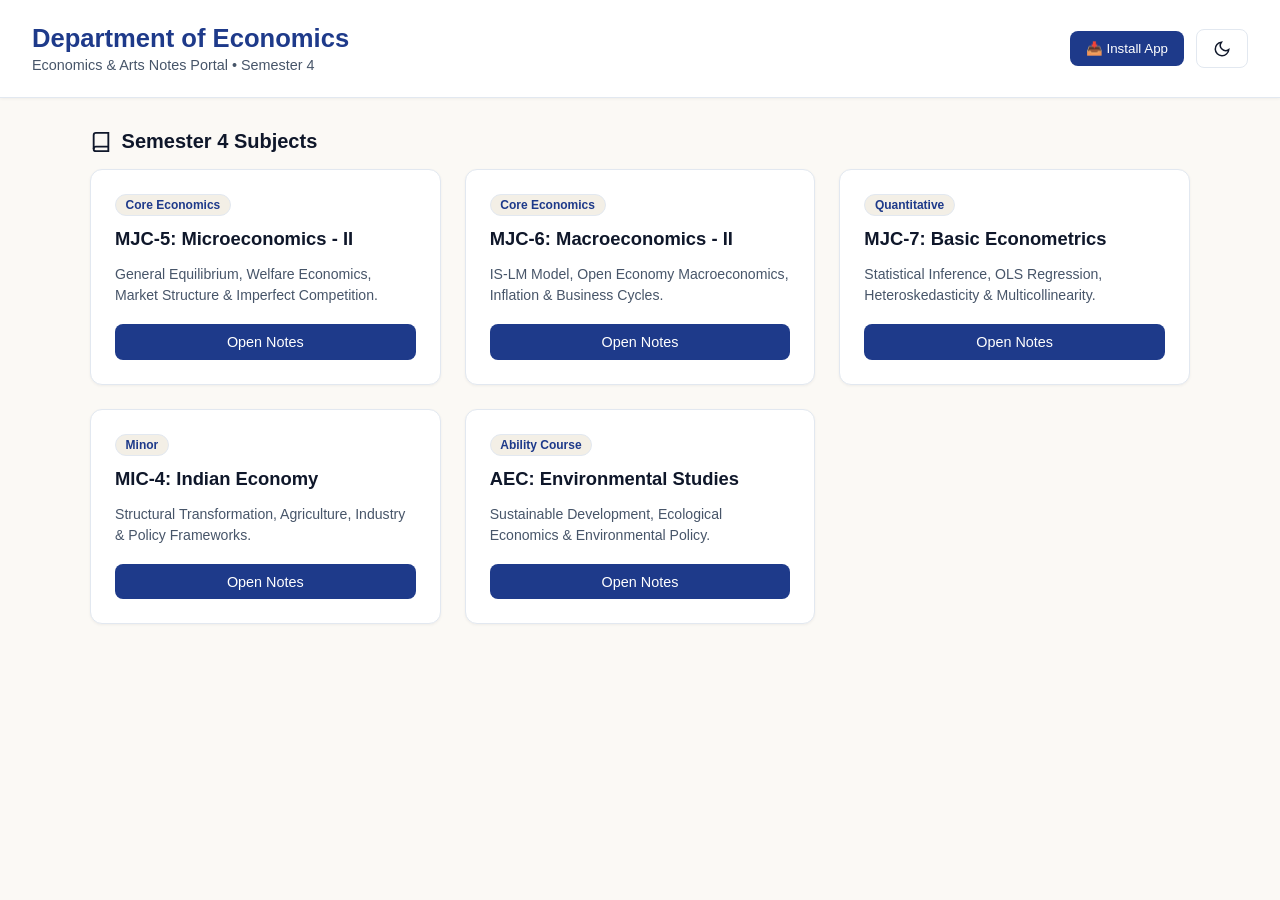
==== index.html @ 6c9bafdf "Initial commit" ====
<!DOCTYPE html>
<html lang="en">
<head>
  <meta charset="UTF-8">
  <meta name="viewport" content="width=device-width, initial-scale=1.0">
  <title>Economics & Arts Study Notes Portal</title>
  <link rel="stylesheet" href="styles.css">
  <link rel="manifest" href="manifest.json">
  <meta name="theme-color" content="#1e3a8a">
</head>
<body class="dashboard-body">

  <header class="dashboard-header">
    <div class="header-brand">
      <h1 id="app-title">Department of Economics</h1>
      <p id="app-subtitle">Semester 4 • Course Materials & Notes</p>
    </div>
    <div class="header-controls">
      <button id="install-pwa-btn" class="btn-icon-text primary">
        📥 Install App
      </button>
      <button id="theme-toggle-btn" class="btn-icon-text" title="Toggle Theme"></button>
    </div>
  </header>

  <main class="dashboard-container">

    <!-- Starred Subjects Section -->
    <section id="starred-section" style="display: none; margin-bottom: 2rem;">
      <div class="section-title">
        <svg width="22" height="22" viewBox="0 0 24 24" fill="currentColor" stroke="none" style="color:var(--accent-gold);"><polygon points="12 2 15.09 8.26 22 9.27 17 14.14 18.18 21.02 12 17.77 5.82 21.02 7 14.14 2 9.27 8.91 8.26 12 2"/></svg>
        Starred / Quick Access
      </div>
      <div class="subject-grid" id="starred-grid"></div>
    </section>

    <!-- Main Subjects -->
    <section>
      <div class="section-title">
        <svg width="22" height="22" viewBox="0 0 24 24" fill="none" stroke="currentColor" stroke-width="2"><path d="M4 19.5A2.5 2.5 0 0 1 6.5 17H20"/><path d="M6.5 2H20v20H6.5A2.5 2.5 0 0 1 4 19.5v-15A2.5 2.5 0 0 1 6.5 2z"/></svg>
        Semester 4 Subjects
      </div>
      <div class="subject-grid" id="main-subjects-grid"></div>
    </section>

  </main>

  <script src="config.js"></script>
  <script src="theme.js"></script>
  <script src="app.js"></script>
  <script>
    if ('serviceWorker' in navigator) {
      window.addEventListener('load', () => {
        navigator.serviceWorker.register('/service-worker.js').catch(err => console.error(err));
      });
    }

    document.addEventListener("DOMContentLoaded", () => {
      document.getElementById("app-title").innerText = CONFIG.appName;
      document.getElementById("app-subtitle").innerText = `${CONFIG.course} • ${CONFIG.semester}`;

      const mainGrid = document.getElementById("main-subjects-grid");
      const starredGrid = document.getElementById("starred-grid");
      const starredSection = document.getElementById("starred-section");

      const starredList = JSON.parse(localStorage.getItem("econ_starred") || "[]");

      mainGrid.innerHTML = "";
      starredGrid.innerHTML = "";
      let hasStarred = false;

      CONFIG.subjects.forEach(sub => {
        const pct = localStorage.getItem(`econ_scroll_pct_${sub.id}`) || 0;
        const roundPct = Math.round(parseFloat(pct));
        const isStarred = starredList.includes(sub.id);

        const card = document.createElement("div");
        card.className = "subject-card";
        card.innerHTML = `
          <div>
            <div class="card-top">
              <span class="card-badge">${sub.badge}</span>
            </div>
            <h3 class="card-title">${sub.title}</h3>
            <p class="card-desc">${sub.description}</p>
          </div>
          <div>
            ${roundPct > 0 ? `
              <div class="card-progress-container">
                <div class="progress-track"><div class="progress-fill" style="width:${roundPct}%"></div></div>
                <div class="progress-label"><span>Reading Progress</span><span>${roundPct}%</span></div>
              </div>` : ''}
            <div class="card-actions">
              <a href="${sub.path}" class="btn-open">Open Notes</a>
            </div>
          </div>
        `;

        mainGrid.appendChild(card);

        if (isStarred) {
          hasStarred = true;
          const starCard = card.cloneNode(true);
          starredGrid.appendChild(starCard);
        }
      });

      starredSection.style.display = hasStarred ? "block" : "none";
    });

    let deferredPrompt;
    const installBtn = document.getElementById("install-pwa-btn");
    
    window.addEventListener("beforeinstallprompt", (e) => {
      e.preventDefault();
      deferredPrompt = e;
      if(installBtn) installBtn.style.display = "inline-flex";
    });

    if(installBtn) {
      installBtn.addEventListener("click", async () => {
        if (deferredPrompt) {
          deferredPrompt.prompt();
          deferredPrompt = null;
          installBtn.style.display = "none";
        } else {
          alert("PWA Installation is ready or already installed in browser!");
        }
      });
    }
  </script>
</body>
</html>
---- styles.css ----
:root {
  --bg-primary: #fbf9f5;
  --bg-secondary: #f3efe6;
  --bg-card: #ffffff;
  --text-primary: #0f172a;
  --text-secondary: #475569;
  --text-muted: #64748b;
  --border-color: #e2e8f0;
  --accent-primary: #1e3a8a;
  --accent-green: #2d6a4f;
  --accent-gold: #b45309;
  --shadow-sm: 0 1px 3px rgba(0,0,0,0.05);
  --shadow-md: 0 4px 12px rgba(0,0,0,0.08);
  --shadow-lg: 0 10px 25px rgba(0,0,0,0.12);
  --font-family: -apple-system, BlinkMacSystemFont, "Segoe UI", Roboto, sans-serif;
}

html.dark-mode {
  --bg-primary: #121826 !important;
  --bg-secondary: #1a2234 !important;
  --bg-card: #1f293d !important;
  --text-primary: #e2e8f0 !important;
  --text-secondary: #94a3b8 !important;
  --text-muted: #64748b !important;
  --border-color: #2e3d59 !important;
  --accent-primary: #3b82f6 !important;
  --accent-green: #34d399 !important;
  --accent-gold: #fbbf24 !important;
  --shadow-sm: 0 1px 3px rgba(0,0,0,0.3);
  --shadow-md: 0 4px 12px rgba(0,0,0,0.4);
  --shadow-lg: 0 10px 25px rgba(0,0,0,0.6);
}

/* Dark Mode Text Colors Override for Notion Export HTML */
html.dark-mode body,
html.dark-mode .notion-page,
html.dark-mode main,
html.dark-mode div,
html.dark-mode article,
html.dark-mode section {
  background-color: var(--bg-primary) !important;
  color: var(--text-primary) !important;
}

html.dark-mode h1, html.dark-mode h2, html.dark-mode h3, 
html.dark-mode h4, html.dark-mode h5, html.dark-mode h6,
html.dark-mode p, html.dark-mode span, html.dark-mode li, 
html.dark-mode a, html.dark-mode b, html.dark-mode strong {
  color: var(--text-primary) !important;
}

html.dark-mode table {
  border-color: var(--border-color) !important;
  background-color: var(--bg-card) !important;
}

html.dark-mode th, html.dark-mode td {
  border-color: var(--border-color) !important;
  color: var(--text-primary) !important;
}

html.dark-mode code, html.dark-mode pre {
  background-color: #0d1117 !important;
  color: #58a6ff !important;
  border: 1px solid var(--border-color) !important;
}

html.dark-mode blockquote {
  border-left-color: var(--accent-primary) !important;
  background-color: var(--bg-secondary) !important;
  color: var(--text-primary) !important;
}

/* Dashboard Styling */
body.dashboard-body {
  margin: 0;
  font-family: var(--font-family);
  background-color: var(--bg-primary);
  color: var(--text-primary);
  transition: background-color 0.3s ease, color 0.3s ease;
  min-height: 100vh;
}

.dashboard-header {
  background-color: var(--bg-card);
  border-bottom: 1px solid var(--border-color);
  padding: 1.5rem 2rem;
  display: flex;
  justify-content: space-between;
  align-items: center;
  box-shadow: var(--shadow-sm);
}

.header-brand h1 {
  margin: 0;
  font-size: 1.6rem;
  font-weight: 700;
  color: var(--accent-primary);
}

.header-brand p {
  margin: 0.25rem 0 0 0;
  font-size: 0.9rem;
  color: var(--text-secondary);
}

.header-controls {
  display: flex;
  gap: 0.75rem;
  align-items: center;
}

.btn-icon-text {
  display: inline-flex;
  align-items: center;
  gap: 0.5rem;
  padding: 0.6rem 1rem;
  border-radius: 8px;
  border: 1px solid var(--border-color);
  background: var(--bg-card);
  color: var(--text-primary);
  font-weight: 500;
  cursor: pointer;
  transition: all 0.2s ease;
}

.btn-icon-text:hover {
  background: var(--bg-secondary);
  border-color: var(--accent-primary);
}

.btn-icon-text.primary {
  background: var(--accent-primary);
  color: #ffffff !important;
  border: none;
}

.dashboard-container {
  max-width: 1100px;
  margin: 2rem auto;
  padding: 0 1.5rem;
}

.section-title {
  display: flex;
  align-items: center;
  gap: 0.6rem;
  font-size: 1.25rem;
  font-weight: 600;
  margin-bottom: 1rem;
  color: var(--text-primary);
}

.subject-grid {
  display: grid;
  grid-template-columns: repeat(auto-fill, minmax(310px, 1fr));
  gap: 1.5rem;
  margin-bottom: 2.5rem;
}

.subject-card {
  background: var(--bg-card);
  border: 1px solid var(--border-color);
  border-radius: 12px;
  padding: 1.5rem;
  box-shadow: var(--shadow-sm);
  display: flex;
  flex-direction: column;
  justify-content: space-between;
  transition: transform 0.2s ease, box-shadow 0.2s ease;
}

.subject-card:hover {
  transform: translateY(-3px);
  box-shadow: var(--shadow-md);
}

.card-top {
  display: flex;
  justify-content: space-between;
  align-items: flex-start;
  margin-bottom: 0.75rem;
}

.card-badge {
  font-size: 0.75rem;
  font-weight: 600;
  padding: 0.2rem 0.6rem;
  border-radius: 20px;
  background: var(--bg-secondary);
  color: var(--accent-primary);
  border: 1px solid var(--border-color);
}

.card-title {
  margin: 0 0 0.5rem 0;
  font-size: 1.15rem;
  font-weight: 600;
  color: var(--text-primary);
}

.card-desc {
  font-size: 0.88rem;
  color: var(--text-secondary);
  line-height: 1.45;
  margin-bottom: 1.2rem;
}

.card-progress-container {
  margin-bottom: 1rem;
}

.progress-track {
  height: 6px;
  background: var(--bg-secondary);
  border-radius: 3px;
  overflow: hidden;
  margin-bottom: 0.3rem;
}

.progress-fill {
  height: 100%;
  background: var(--accent-green);
  width: 0%;
  transition: width 0.3s ease;
}

.progress-label {
  font-size: 0.75rem;
  color: var(--text-muted);
  display: flex;
  justify-content: space-between;
}

.card-actions {
  display: flex;
  gap: 0.5rem;
}

.btn-open {
  flex: 1;
  text-align: center;
  text-decoration: none;
  background: var(--accent-primary);
  color: white !important;
  padding: 0.6rem;
  border-radius: 8px;
  font-weight: 500;
  font-size: 0.9rem;
}

/* Floating Toolbar */
#floating-toolbar {
  position: fixed;
  bottom: 24px;
  right: 24px;
  display: flex;
  flex-direction: column;
  gap: 10px;
  z-index: 9990;
}

.floating-btn {
  width: 46px;
  height: 46px;
  border-radius: 50%;
  border: 1px solid var(--border-color);
  background: var(--bg-card);
  color: var(--text-primary);
  box-shadow: var(--shadow-md);
  display: flex;
  align-items: center;
  justify-content: center;
  cursor: pointer;
  text-decoration: none;
  transition: all 0.2s ease;
}

.floating-btn:hover {
  transform: scale(1.08);
  border-color: var(--accent-primary);
}

/* Highlighting Popup */
#highlight-popup {
  position: absolute;
  background: var(--bg-card);
  border: 1px solid var(--border-color);
  box-shadow: var(--shadow-lg);
  border-radius: 30px;
  padding: 6px 12px;
  display: none;
  align-items: center;
  gap: 8px;
  z-index: 99999;
}

.color-dot {
  width: 22px;
  height: 22px;
  border-radius: 50%;
  cursor: pointer;
  border: 2px solid transparent;
  transition: transform 0.15s ease;
}

.color-dot:hover {
  transform: scale(1.2);
}

.dot-yellow { background-color: #fef08a; }
.dot-green { background-color: #bbf7d0; }
.dot-blue { background-color: #bfdbfe; }
.dot-pink { background-color: #fbcfe8; }

.pop-btn {
  background: none;
  border: none;
  color: var(--text-primary);
  cursor: pointer;
  padding: 4px;
  display: flex;
  align-items: center;
  border-radius: 4px;
}

.pop-btn:hover {
  background: var(--bg-secondary);
}

/* Highlighted classes */
.econ-hl-yellow { background-color: #fef08a !important; color: #000 !important; }
.econ-hl-green { background-color: #bbf7d0 !important; color: #000 !important; }
.econ-hl-blue { background-color: #bfdbfe !important; color: #000 !important; }
.econ-hl-pink { background-color: #fbcfe8 !important; color: #000 !important; }
.econ-underline { text-decoration: underline 3px var(--accent-primary) !important; }
.econ-strikethrough { text-decoration: line-through 2px red !important; }

/* Search Modal */

#highlight-popup {
  position: absolute;
  background: var(--bg-card);
  border: 1px solid var(--border-color);
  box-shadow: var(--shadow-lg);
  border-radius: 30px;
  padding: 8px 12px;
  display: none;
  align-items: center;
  gap: 8px;
  z-index: 99999;
  max-width: calc(100vw - 32px);
  flex-wrap: wrap;
}

#highlight-popup .color-dot,
#highlight-popup .pop-btn {
  min-width: 34px;
  min-height: 34px;
}

@media (max-width: 760px) {
  #floating-toolbar {
    right: 12px;
    bottom: 12px;
    flex-direction: row;
    flex-wrap: wrap;
    justify-content: center;
    width: calc(100% - 24px);
  }

  .floating-btn {
    width: 42px;
    height: 42px;
  }

  .modal-card {
    width: 95%;
    margin: 0 8px;
    max-width: none;
  }

  .drawer-content {
    width: 100%;
    max-width: none;
    border-left: none;
    border-radius: 0;
  }

  .drawer-backdrop {
    align-items: flex-end;
  }
}

@media (max-width: 520px) {
  .modal-search-header {
    flex-wrap: wrap;
    gap: 0.5rem;
  }

  .modal-search-header input {
    min-width: 0;
    width: 100%;
  }

  .drawer-content {
    padding: 1rem;
  }

  .note-item-card {
    font-size: 0.88rem;
  }
}

/* Search Modal */
.modal-backdrop {
  position: fixed;
  top: 0;
  left: 0;
  width: 100vw;
  height: 100vh;
  background: rgba(15, 23, 42, 0.6);
  backdrop-filter: blur(4px);
  display: none;
  justify-content: center;
  align-items: flex-start;
  padding-top: 8vh;
  z-index: 10000;
}

.modal-backdrop.active {
  display: flex;
}

.modal-card {
  background: var(--bg-card);
  border: 1px solid var(--border-color);
  width: 90%;
  max-width: 650px;
  border-radius: 16px;
  box-shadow: var(--shadow-lg);
  overflow: hidden;
}

.modal-search-header {
  display: flex;
  align-items: center;
  padding: 1rem 1.25rem;
  border-bottom: 1px solid var(--border-color);
  gap: 0.75rem;
}

.modal-search-header input {
  flex: 1;
  background: transparent;
  border: none;
  color: var(--text-primary);
  font-size: 1.1rem;
  outline: none;
}

.recent-searches {
  padding: 0.75rem 1.25rem;
  background: var(--bg-secondary);
  border-bottom: 1px solid var(--border-color);
  font-size: 0.85rem;
  color: var(--text-secondary);
  display: flex;
  align-items: center;
  gap: 0.5rem;
  flex-wrap: wrap;
}

.search-chip {
  background: var(--bg-card);
  border: 1px solid var(--border-color);
  padding: 0.2rem 0.6rem;
  border-radius: 12px;
  cursor: pointer;
  font-size: 0.8rem;
}

.search-chip:hover {
  border-color: var(--accent-primary);
}

.modal-results-list {
  max-height: 380px;
  overflow-y: auto;
  padding: 0.75rem;
}

.search-item {
  padding: 0.75rem 1rem;
  border-radius: 8px;
  cursor: pointer;
  margin-bottom: 0.4rem;
  transition: background 0.15s ease;
}

.search-item:hover {
  background: var(--bg-secondary);
}

.search-item-tag {
  font-size: 0.7rem;
  font-weight: 700;
  color: var(--accent-primary);
  text-transform: uppercase;
}

/* Auto Short-Notes Drawer */
.drawer-backdrop {
  position: fixed;
  top: 0;
  left: 0;
  width: 100vw;
  height: 100vh;
  background: rgba(0,0,0,0.5);
  display: none;
  justify-content: flex-end;
  z-index: 10000;
}

.drawer-backdrop.active {
  display: flex;
}

.drawer-content {
  width: 90%;
  max-width: 480px;
  height: 100%;
  background: var(--bg-card);
  border-left: 1px solid var(--border-color);
  box-shadow: var(--shadow-lg);
  padding: 1.5rem;
  display: flex;
  flex-direction: column;
}

.drawer-header {
  display: flex;
  justify-content: space-between;
  align-items: center;
  border-bottom: 1px solid var(--border-color);
  padding-bottom: 1rem;
}

.notes-list {
  flex: 1;
  overflow-y: auto;
  margin: 1rem 0;
}

.note-item-card {
  background: var(--bg-secondary);
  border-left: 4px solid var(--accent-primary);
  padding: 0.75rem 1rem;
  border-radius: 0 8px 8px 0;
  margin-bottom: 0.75rem;
  font-size: 0.9rem;
}

.note-item-comment {
  font-style: italic;
  color: var(--accent-gold);
  margin-top: 0.3rem;
  font-size: 0.85rem;
}
/* Smooth Search & Short Note Redirect Pulsing Animation */
.search-highlight-pulse {
  animation: pulseHighlight 2.5s ease-in-out;
}

@keyframes pulseHighlight {
  0% {
    outline: 3px solid #f59e0b;
    background-color: rgba(245, 158, 11, 0.4) !important;
  }
  50% {
    outline: 3px solid #3b82f6;
    background-color: rgba(59, 130, 246, 0.4) !important;
  }
  100% {
    outline: none;
    background-color: transparent;
  }
}

/* Short Note Card Clickable & Timestamp Styling */
.note-item-card {
  background: var(--bg-secondary);
  border-left: 4px solid var(--accent-primary);
  padding: 0.85rem 1rem;
  border-radius: 0 8px 8px 0;
  margin-bottom: 0.85rem;
  font-size: 0.9rem;
  cursor: pointer;
  transition: transform 0.15s ease, box-shadow 0.15s ease;
}

.note-item-card:hover {
  transform: translateX(4px);
  box-shadow: var(--shadow-md);
  border-left-color: var(--accent-gold);
}

.note-card-text {
  color: var(--text-primary);
  font-weight: 500;
  line-height: 1.4;
}

.note-item-comment {
  font-style: italic;
  color: var(--accent-gold);
  margin-top: 0.4rem;
  font-size: 0.85rem;
}

.note-item-time {
  font-size: 0.72rem;
  color: var(--text-muted);
  margin-top: 0.5rem;
}
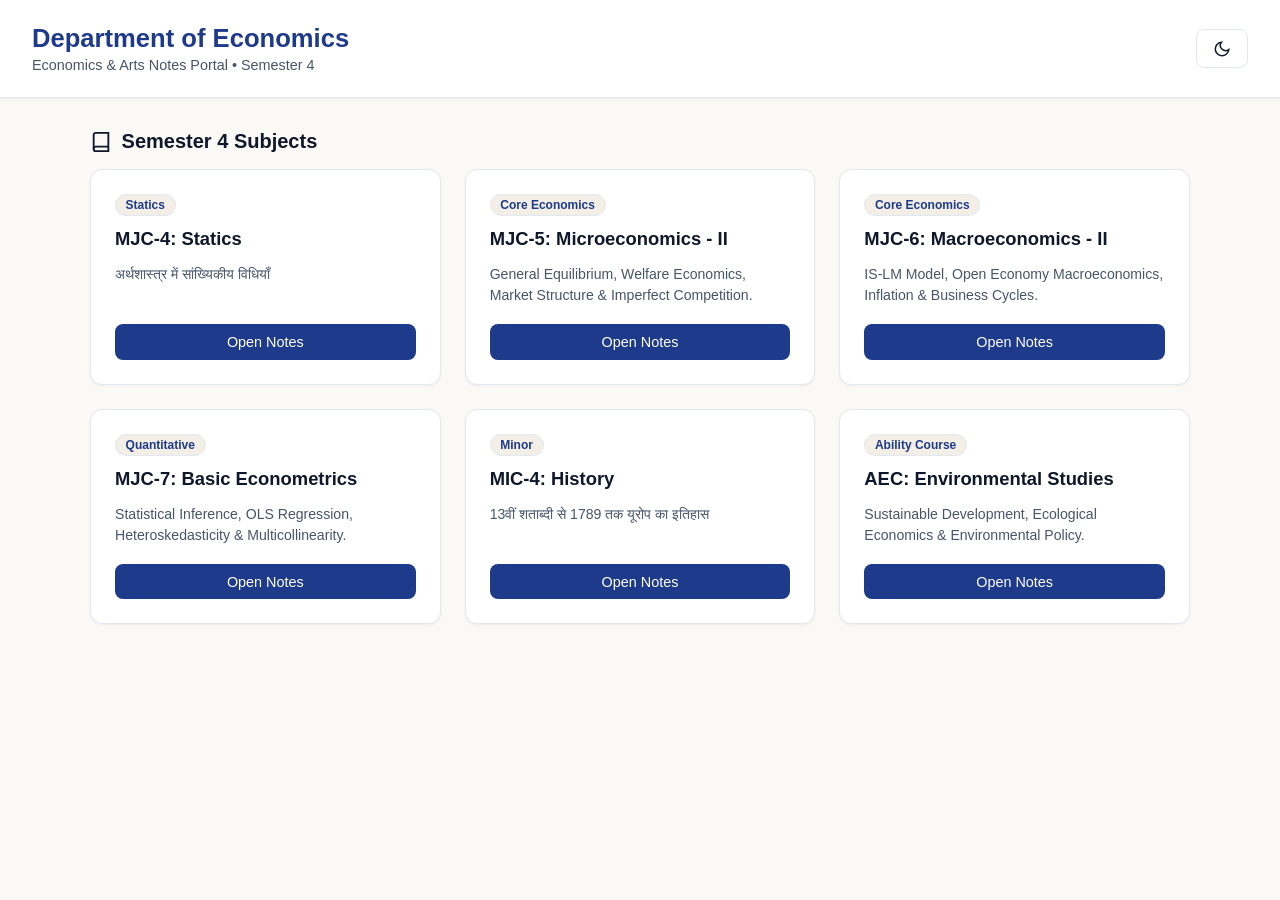
==== commit 8eb82a6d: "aaaa" ====
--- a/index.html
+++ b/index.html
@@ -6,17 +6,21 @@
   <title>Economics & Arts Study Notes Portal</title>
   <link rel="stylesheet" href="styles.css">
   <link rel="manifest" href="manifest.json">
+  <meta name="mobile-web-app-capable" content="yes">
+  <meta name="apple-mobile-web-app-capable" content="yes">
+  <meta name="apple-mobile-web-app-status-bar-style" content="default">
   <meta name="theme-color" content="#1e3a8a">
+  <link rel="apple-touch-icon" href="icons/icon-192.png">
 </head>
 <body class="dashboard-body">
 
   <header class="dashboard-header">
     <div class="header-brand">
-      <h1 id="app-title">Department of Economics</h1>
+      <h1 id="app-title">Dep. of Economics</h1>
       <p id="app-subtitle">Semester 4 • Course Materials & Notes</p>
     </div>
     <div class="header-controls">
-      <button id="install-pwa-btn" class="btn-icon-text primary">
+      <button id="install-pwa-btn" class="btn-icon-text primary" style="display:none;">
         📥 Install App
       </button>
       <button id="theme-toggle-btn" class="btn-icon-text" title="Toggle Theme"></button>
@@ -51,7 +55,13 @@
   <script>
     if ('serviceWorker' in navigator) {
       window.addEventListener('load', () => {
-        navigator.serviceWorker.register('/service-worker.js').catch(err => console.error(err));
+        navigator.serviceWorker.register('service-worker.js', { scope: './' })
+          .then(registration => console.log('Service worker registered with scope:', registration.scope))
+          .catch(err => console.error('Service worker registration failed:', err));
+      });
+
+      window.addEventListener('appinstalled', () => {
+        if (installBtn) installBtn.style.display = 'none';
       });
     }
 
